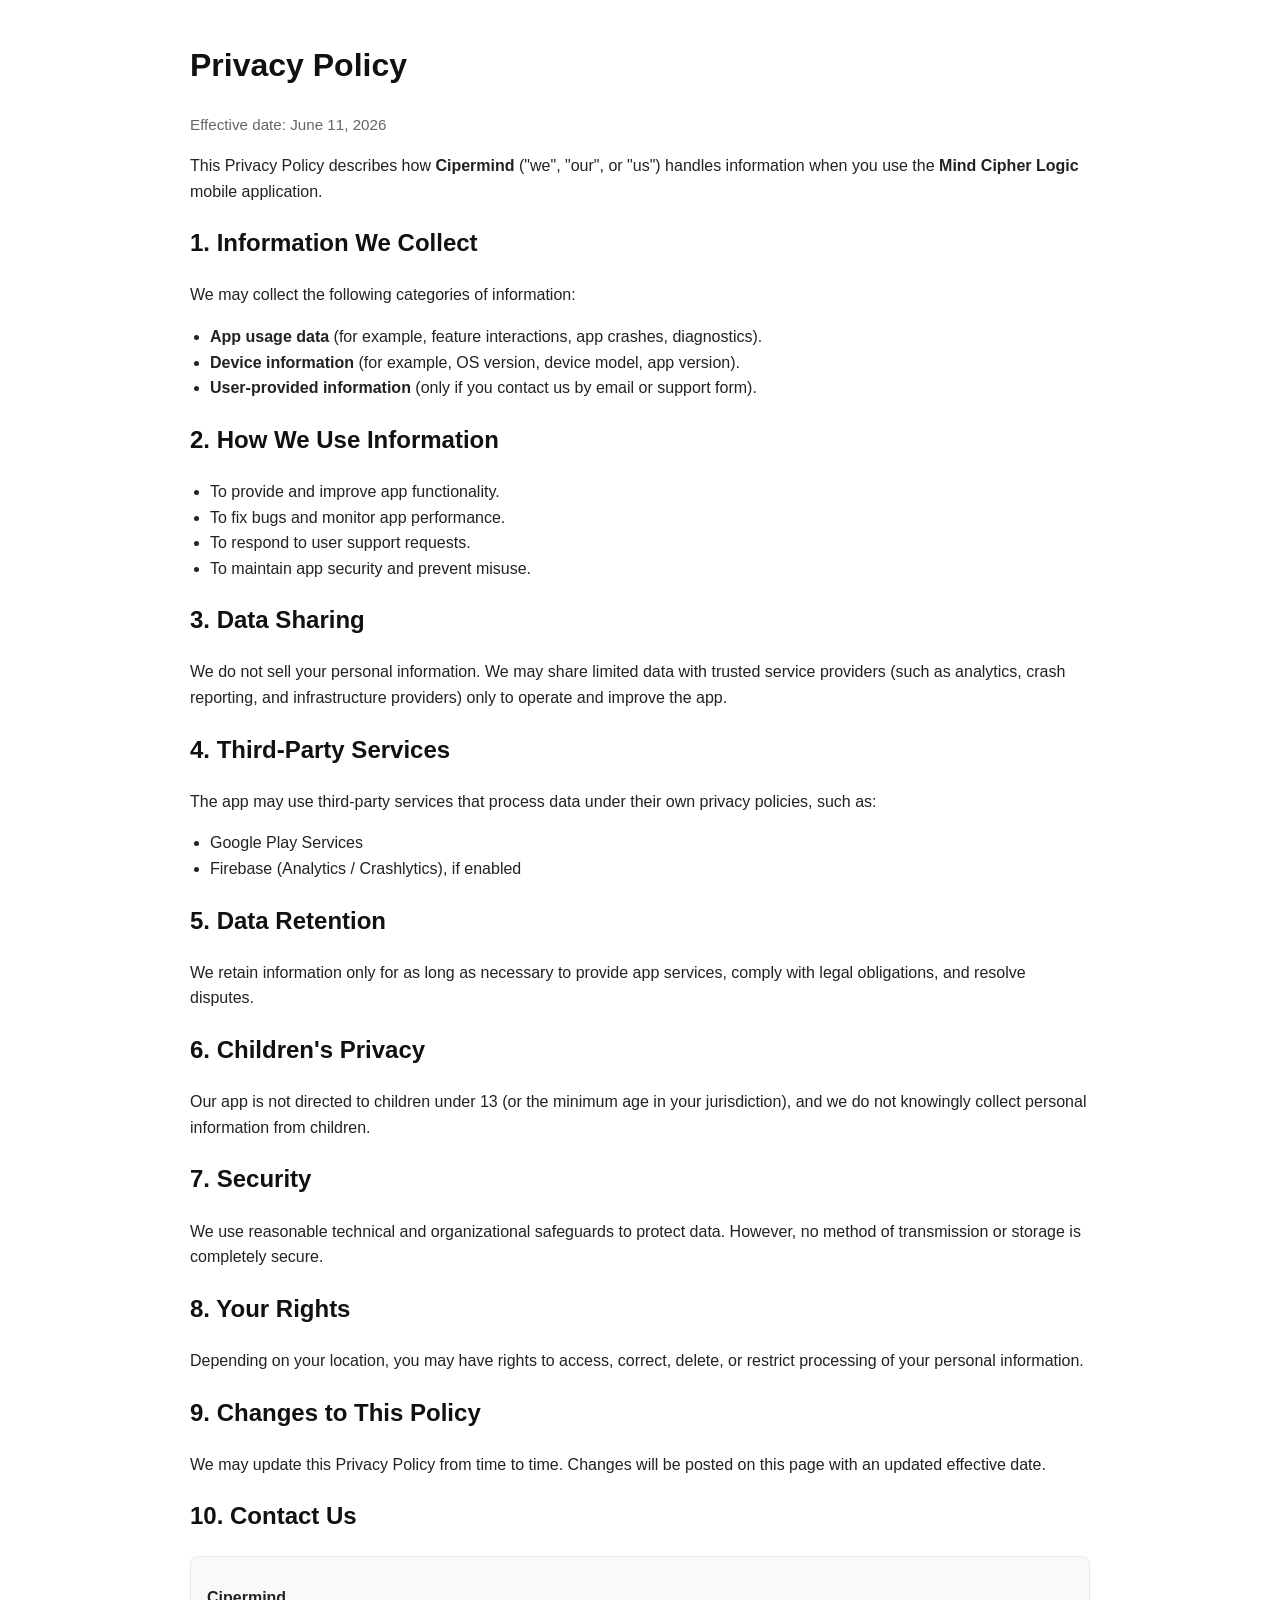
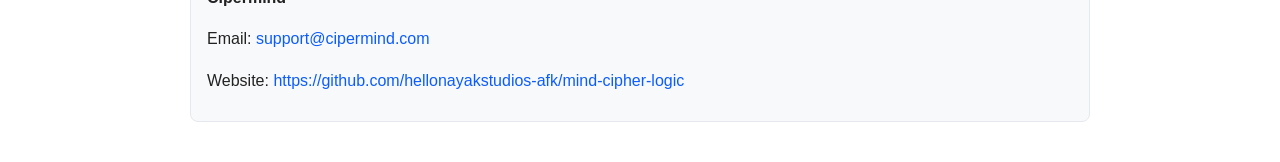
==== privacy-policy.html @ c3b319c0 "Add hosted privacy policy page for app listing. Publish a standalone privacy-policy.html in the repo" ====
<!doctype html>
<html lang="en">
<head>
  <meta charset="UTF-8" />
  <meta name="viewport" content="width=device-width, initial-scale=1.0" />
  <title>Privacy Policy - Mind Cipher Logic</title>
  <style>
    body {
      font-family: Arial, sans-serif;
      line-height: 1.6;
      max-width: 900px;
      margin: 40px auto;
      padding: 0 16px;
      color: #222;
    }
    h1, h2 { color: #111; }
    .muted { color: #666; font-size: 0.95rem; }
    ul { padding-left: 20px; }
    .card {
      background: #f8f9fb;
      border: 1px solid #e6e8ef;
      border-radius: 8px;
      padding: 12px 16px;
    }
    a { color: #0b5cff; text-decoration: none; }
    a:hover { text-decoration: underline; }
  </style>
</head>
<body>
  <h1>Privacy Policy</h1>
  <p class="muted">Effective date: June 11, 2026</p>

  <p>
    This Privacy Policy describes how <strong>Cipermind</strong> ("we", "our", or "us")
    handles information when you use the <strong>Mind Cipher Logic</strong> mobile application.
  </p>

  <h2>1. Information We Collect</h2>
  <p>We may collect the following categories of information:</p>
  <ul>
    <li><strong>App usage data</strong> (for example, feature interactions, app crashes, diagnostics).</li>
    <li><strong>Device information</strong> (for example, OS version, device model, app version).</li>
    <li><strong>User-provided information</strong> (only if you contact us by email or support form).</li>
  </ul>

  <h2>2. How We Use Information</h2>
  <ul>
    <li>To provide and improve app functionality.</li>
    <li>To fix bugs and monitor app performance.</li>
    <li>To respond to user support requests.</li>
    <li>To maintain app security and prevent misuse.</li>
  </ul>

  <h2>3. Data Sharing</h2>
  <p>
    We do not sell your personal information. We may share limited data with trusted service providers
    (such as analytics, crash reporting, and infrastructure providers) only to operate and improve the app.
  </p>

  <h2>4. Third-Party Services</h2>
  <p>The app may use third-party services that process data under their own privacy policies, such as:</p>
  <ul>
    <li>Google Play Services</li>
    <li>Firebase (Analytics / Crashlytics), if enabled</li>
  </ul>

  <h2>5. Data Retention</h2>
  <p>
    We retain information only for as long as necessary to provide app services,
    comply with legal obligations, and resolve disputes.
  </p>

  <h2>6. Children's Privacy</h2>
  <p>
    Our app is not directed to children under 13 (or the minimum age in your jurisdiction),
    and we do not knowingly collect personal information from children.
  </p>

  <h2>7. Security</h2>
  <p>
    We use reasonable technical and organizational safeguards to protect data.
    However, no method of transmission or storage is completely secure.
  </p>

  <h2>8. Your Rights</h2>
  <p>
    Depending on your location, you may have rights to access, correct, delete,
    or restrict processing of your personal information.
  </p>

  <h2>9. Changes to This Policy</h2>
  <p>
    We may update this Privacy Policy from time to time. Changes will be posted on this page
    with an updated effective date.
  </p>

  <h2>10. Contact Us</h2>
  <div class="card">
    <p><strong>Cipermind</strong></p>
    <p>Email: <a href="mailto:support@cipermind.com">support@cipermind.com</a></p>
    <p>Website: <a href="https://github.com/hellonayakstudios-afk/mind-cipher-logic">https://github.com/hellonayakstudios-afk/mind-cipher-logic</a></p>
  </div>
</body>
</html>
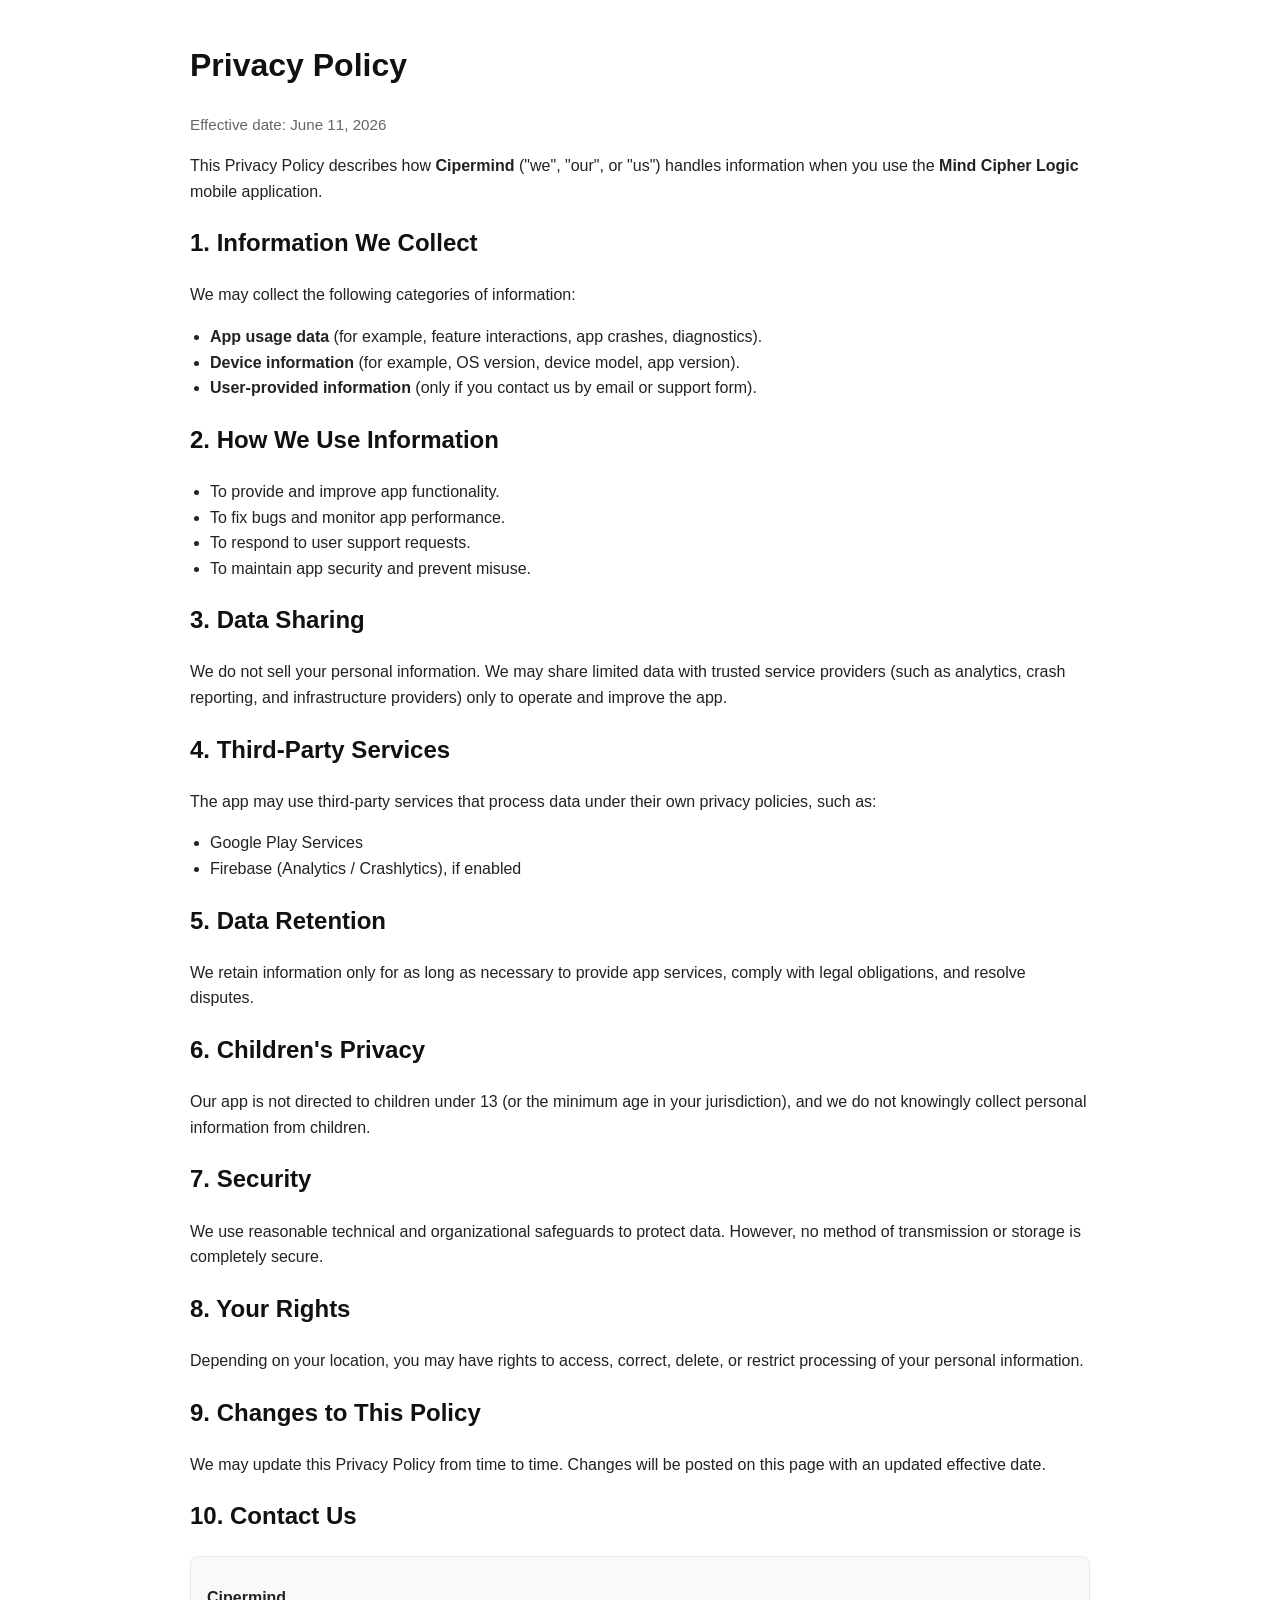
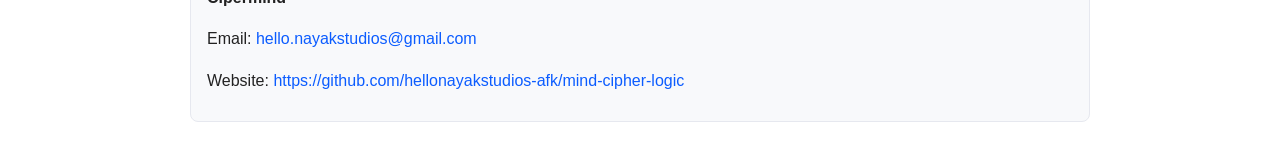
==== commit be4ae5ed: "Update contact email in privacy policy" ====
--- a/privacy-policy.html
+++ b/privacy-policy.html
@@ -97,7 +97,7 @@
   <h2>10. Contact Us</h2>
   <div class="card">
     <p><strong>Cipermind</strong></p>
-    <p>Email: <a href="mailto:support@cipermind.com">support@cipermind.com</a></p>
+    <p>Email: <a href="mailto:hello.nayakstudios@gmail.com">hello.nayakstudios@gmail.com</a></p>
     <p>Website: <a href="https://github.com/hellonayakstudios-afk/mind-cipher-logic">https://github.com/hellonayakstudios-afk/mind-cipher-logic</a></p>
   </div>
 </body>
